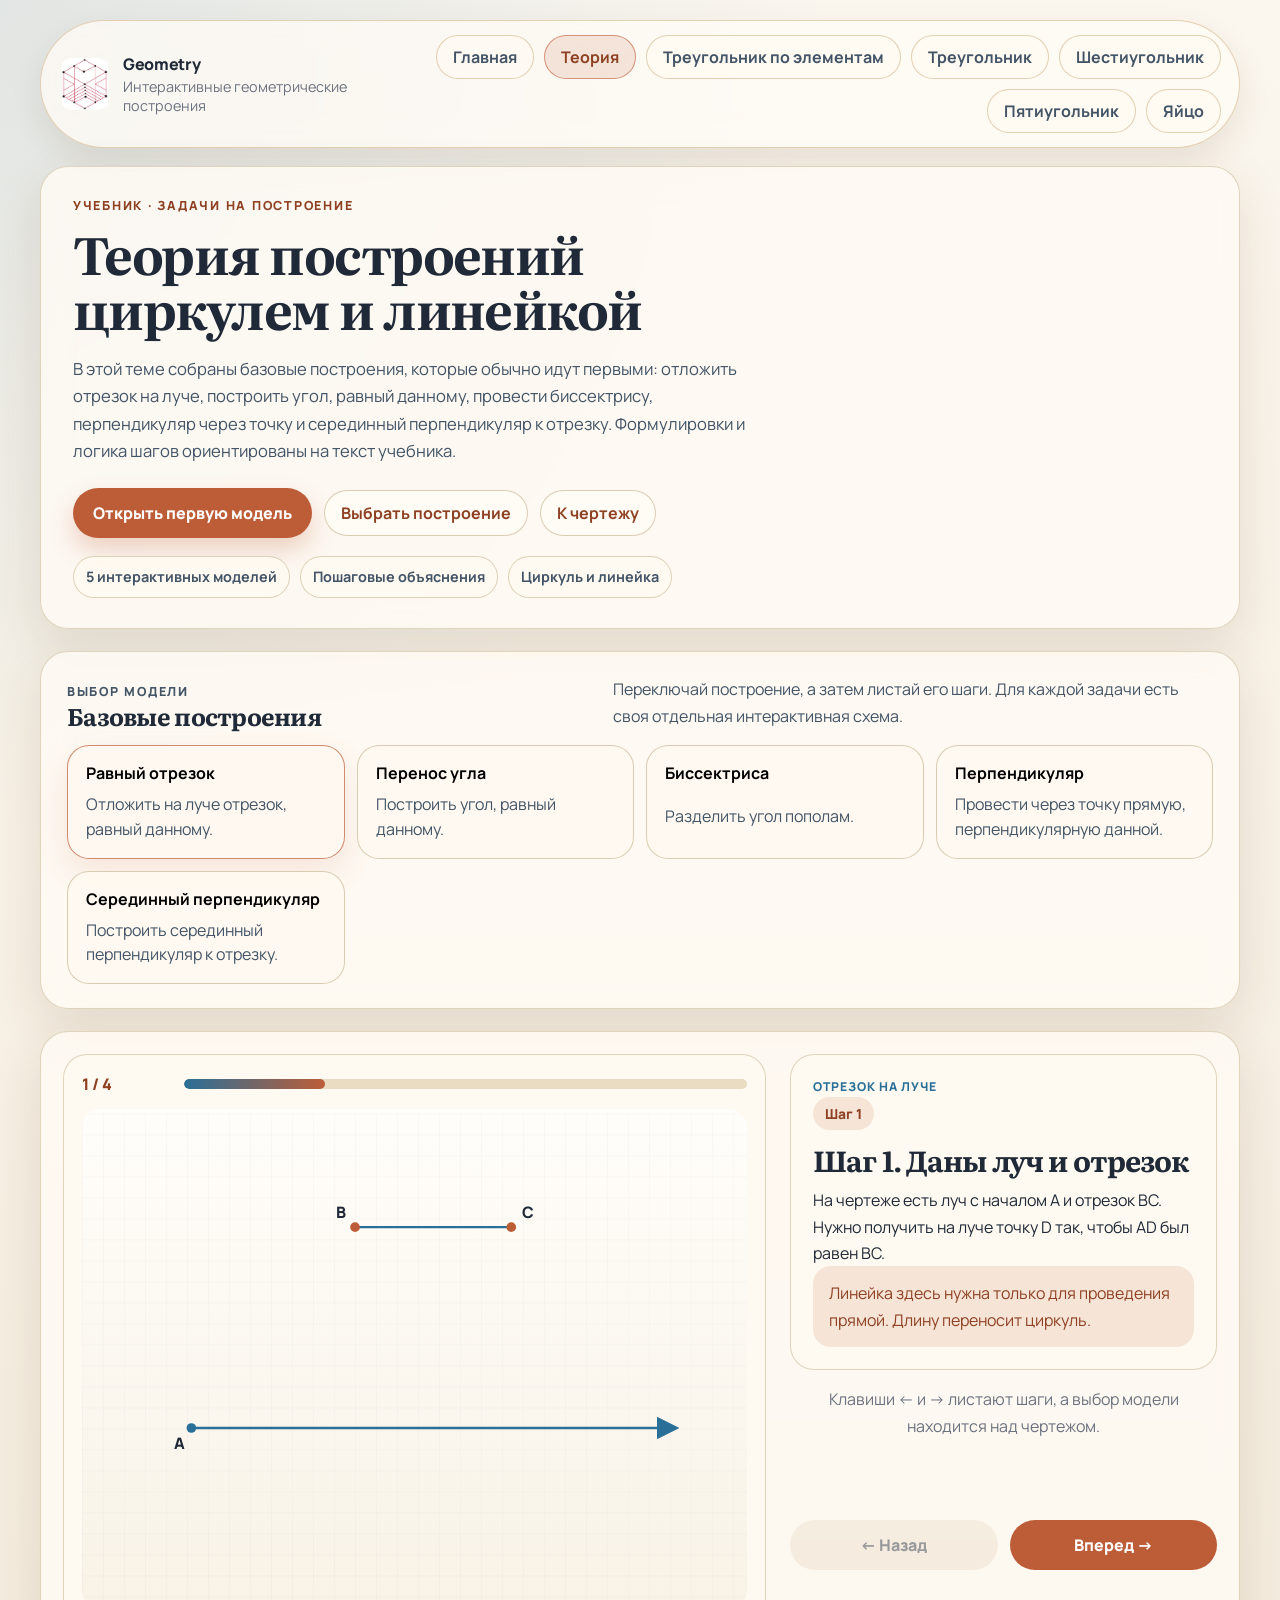
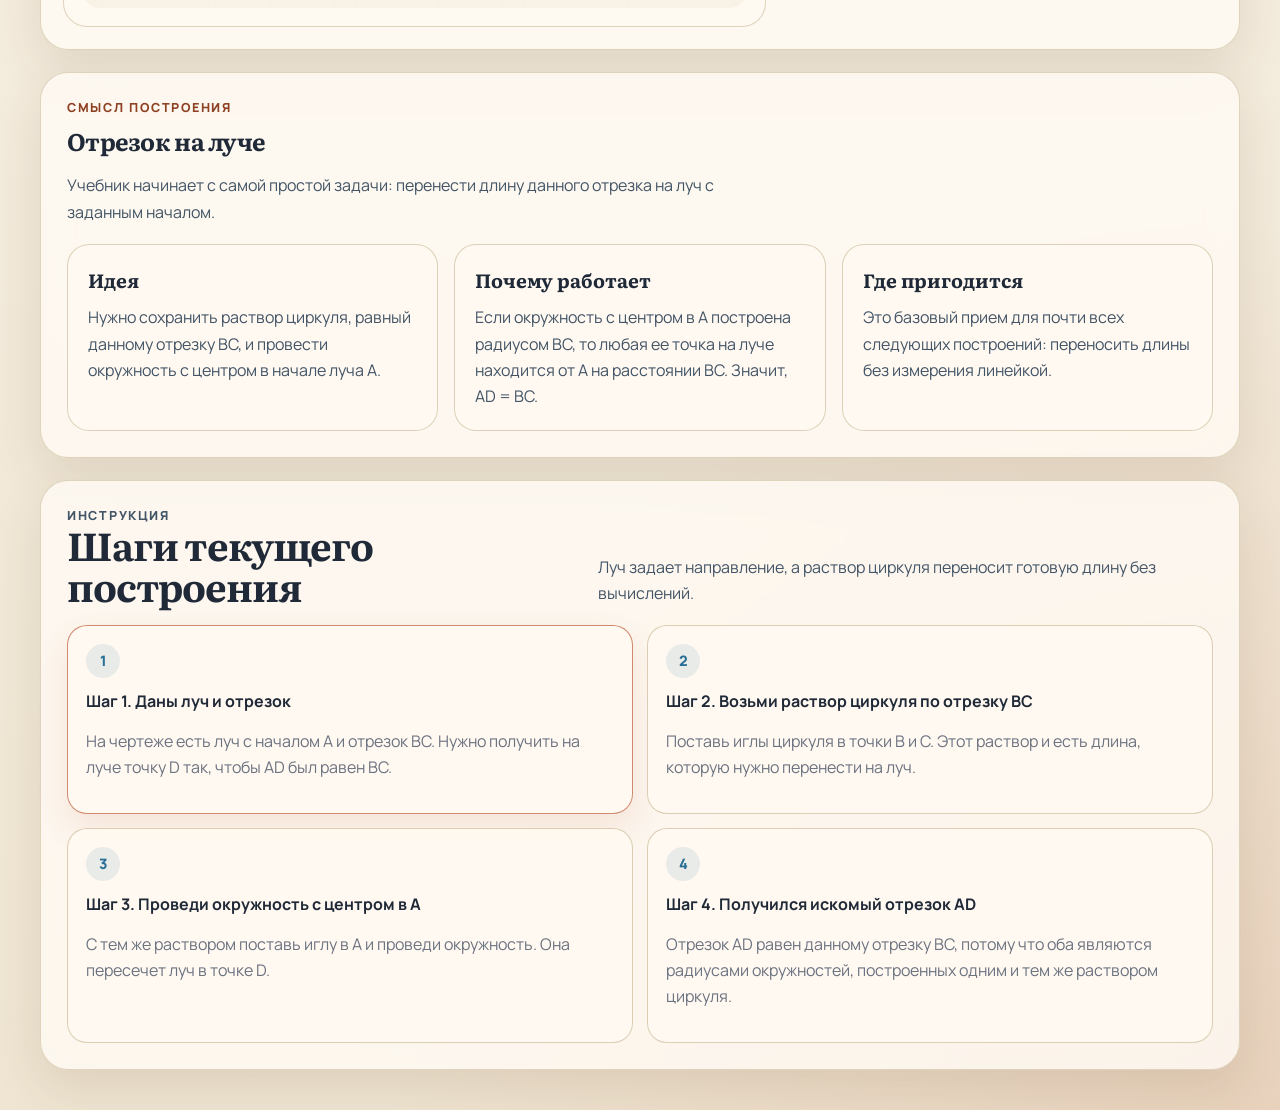
==== compass-theory/index.html @ 04e0b749 "Add compass theory and triangle construction topics" ====
<!DOCTYPE html>
<html lang="ru">
<head>
  <meta charset="UTF-8">
  <meta name="viewport" content="width=device-width, initial-scale=1.0">
  <title>Теория построений циркулем и линейкой</title>
  <meta
    name="description"
    content="Интерактивная теория по построениям циркулем и линейкой: равный отрезок, равный угол, биссектриса, перпендикуляр и серединный перпендикуляр."
  >
  <link rel="preconnect" href="https://fonts.googleapis.com">
  <link rel="preconnect" href="https://fonts.gstatic.com" crossorigin>
  <link href="https://fonts.googleapis.com/css2?family=Manrope:wght@400;500;700;800&family=Literata:opsz,wght@7..72,600&display=swap" rel="stylesheet">
  <link rel="icon" type="image/png" href="/logo.png">
  <link rel="stylesheet" href="/site.css">
  <link rel="stylesheet" href="/presentation.css">
</head>
<body>
  <div class="page-shell">
    <header class="topbar">
      <a class="brand" href="/" aria-label="Главная страница Geometry">
        <span class="brand__mark">
          <img src="/logo.png" alt="Логотип Geometry">
        </span>
        <span class="brand__text">
          <span class="brand__title">Geometry</span>
          <span class="brand__subtitle">Интерактивные геометрические построения</span>
        </span>
      </a>

      <nav class="topbar__nav" aria-label="Навигация по сайту">
        <a class="pill-link" href="/">Главная</a>
        <a class="pill-link is-current" href="/compass-theory/">Теория</a>
        <a class="pill-link" href="/triangle-elements/">Треугольник по элементам</a>
        <a class="pill-link" href="/triangle-presentation/">Треугольник</a>
        <a class="pill-link" href="/hexagon-presentation/">Шестиугольник</a>
        <a class="pill-link" href="/pentagon-presentation/">Пятиугольник</a>
        <a class="pill-link" href="/egg-presentation/">Яйцо</a>
      </nav>
    </header>

    <main class="page">
      <section class="hero">
        <div class="hero__copy">
          <p class="eyebrow">Учебник · задачи на построение</p>
          <h1 class="hero__title">Теория построений циркулем и линейкой</h1>
          <p class="hero__lead">
            В этой теме собраны базовые построения, которые обычно идут первыми: отложить отрезок на луче,
            построить угол, равный данному, провести биссектрису, перпендикуляр через точку и серединный
            перпендикуляр к отрезку. Формулировки и логика шагов ориентированы на текст учебника.
          </p>
          <div class="hero__actions">
            <button class="ghost-button" id="start-button" type="button">Открыть первую модель</button>
            <a class="text-link" href="#models">Выбрать построение</a>
            <a class="text-link" href="#viewer">К чертежу</a>
          </div>
          <ul class="hero__chips" aria-label="Ключевые особенности">
            <li>5 интерактивных моделей</li>
            <li>Пошаговые объяснения</li>
            <li>Циркуль и линейка</li>
          </ul>
        </div>
      </section>

      <section class="topic-switcher hero" id="models">
        <div class="topic-switcher__header">
          <div>
            <p class="eyebrow">Выбор модели</p>
            <h2>Базовые построения</h2>
          </div>
          <p>Переключай построение, а затем листай его шаги. Для каждой задачи есть своя отдельная интерактивная схема.</p>
        </div>
        <div class="topic-switcher__list" id="construction-list"></div>
      </section>

      <section class="viewer" id="viewer">
        <div class="viewer__board">
          <div class="board-header">
            <p class="board-header__step" id="step-counter"></p>
            <div class="progress">
              <div class="progress__bar" id="progress-bar"></div>
            </div>
          </div>
          <div class="board" id="diagram" aria-live="polite"></div>
        </div>

        <div class="controls viewer__controls">
          <button class="nav-button" id="prev-button" type="button">← Назад</button>
          <button class="nav-button nav-button--primary" id="next-button" type="button">Вперед →</button>
        </div>

        <div class="viewer__panel">
          <article class="step-card">
            <p class="step-card__part" id="construction-name"></p>
            <div class="step-card__meta">
              <span class="step-chip" id="step-chip">Шаг 1</span>
            </div>
            <h2 id="step-title"></h2>
            <p id="step-description"></p>
            <p class="step-card__hint" id="step-note"></p>
          </article>

          <p class="keyboard-tip">Клавиши ← и → листают шаги, а выбор модели находится над чертежом.</p>
        </div>
      </section>

      <section class="topic-summary hero">
        <div>
          <p class="eyebrow">Смысл построения</p>
          <h2 id="summary-title">Что важно заметить</h2>
        </div>
        <p class="topic-summary__lead" id="summary-lead"></p>
        <div class="topic-summary__cards">
          <article class="topic-summary__card">
            <h3>Идея</h3>
            <p id="summary-idea"></p>
          </article>
          <article class="topic-summary__card">
            <h3>Почему работает</h3>
            <p id="summary-proof"></p>
          </article>
          <article class="topic-summary__card">
            <h3>Где пригодится</h3>
            <p id="summary-use"></p>
          </article>
        </div>
      </section>

      <section class="steps" id="steps">
        <div class="steps__header">
          <div>
            <p class="eyebrow">Инструкция</p>
            <h2>Шаги текущего построения</h2>
          </div>
          <p class="section-copy" id="steps-copy"></p>
        </div>
        <ol class="steps__list" id="steps-list"></ol>
      </section>
    </main>
  </div>

  <script src="/compass-theory/script.js"></script>
</body>
</html>
---- site.css ----
:root {
  --sand-50: #fcf7ef;
  --sand-100: #f6eddf;
  --sand-200: #eadcc2;
  --sand-300: #dcc6a3;
  --ink-900: #1f2937;
  --ink-700: #425466;
  --ink-500: #6b7280;
  --accent: #bd5d38;
  --accent-deep: #8e4122;
  --accent-soft: rgba(189, 93, 56, 0.14);
  --sky: #2a6f97;
  --sky-soft: rgba(42, 111, 151, 0.14);
  --leaf: #407a52;
  --white-soft: rgba(255, 252, 246, 0.82);
  --panel: rgba(255, 250, 241, 0.9);
  --shadow-lg: 0 22px 64px rgba(92, 61, 28, 0.14);
  --shadow-md: 0 14px 32px rgba(92, 61, 28, 0.1);
  --radius-xl: 32px;
  --radius-lg: 26px;
  --radius-md: 20px;
}

* {
  box-sizing: border-box;
}

html {
  scroll-behavior: smooth;
}

body {
  margin: 0;
  min-height: 100vh;
  color: var(--ink-900);
  font-family: "Manrope", sans-serif;
  background:
    radial-gradient(circle at top left, rgba(42, 111, 151, 0.12), transparent 28%),
    radial-gradient(circle at right bottom, rgba(189, 93, 56, 0.14), transparent 30%),
    linear-gradient(180deg, #fbf6ee 0%, #efe5d2 100%);
}

a {
  color: inherit;
}

img {
  max-width: 100%;
  display: block;
}

button,
a {
  -webkit-tap-highlight-color: transparent;
}

.shell {
  width: min(1200px, calc(100% - 32px));
  margin: 0 auto;
  padding: 20px 0 40px;
}

.topbar {
  display: flex;
  align-items: center;
  justify-content: space-between;
  gap: 18px;
  margin-bottom: 18px;
  padding: 14px 18px;
  border: 1px solid rgba(220, 198, 163, 0.8);
  border-radius: 999px;
  background: rgba(255, 252, 246, 0.76);
  backdrop-filter: blur(14px);
  box-shadow: var(--shadow-md);
}

.brand {
  display: inline-flex;
  align-items: center;
  gap: 12px;
  text-decoration: none;
}

.brand__mark {
  display: inline-flex;
  align-items: center;
  justify-content: center;
  width: 52px;
  height: 52px;
  border-radius: 14px;
  overflow: hidden;
  flex-shrink: 0;
}

.brand__mark img {
  width: 100%;
  height: 100%;
  object-fit: contain;
  display: block;
}

.brand__text {
  display: grid;
  gap: 2px;
}

.brand__title {
  font-weight: 800;
  letter-spacing: -0.02em;
}

.brand__subtitle {
  color: var(--ink-500);
  font-size: 0.9rem;
}

.topbar__nav {
  display: flex;
  flex-wrap: wrap;
  align-items: center;
  justify-content: flex-end;
  gap: 10px;
}

.pill-link {
  display: inline-flex;
  align-items: center;
  justify-content: center;
  min-height: 44px;
  padding: 10px 16px;
  border: 1px solid rgba(220, 198, 163, 0.82);
  border-radius: 999px;
  background: rgba(255, 250, 241, 0.72);
  color: var(--ink-700);
  text-decoration: none;
  font-weight: 700;
  transition: transform 0.2s ease, border-color 0.2s ease, background 0.2s ease;
}

.pill-link:hover,
.pill-link:focus-visible {
  transform: translateY(-1px);
  border-color: rgba(189, 93, 56, 0.42);
  background: rgba(255, 252, 246, 0.95);
}

.pill-link.is-current {
  border-color: rgba(189, 93, 56, 0.6);
  background: var(--accent-soft);
  color: var(--accent-deep);
}

.surface {
  background: var(--white-soft);
  border: 1px solid rgba(220, 198, 163, 0.78);
  border-radius: var(--radius-xl);
  backdrop-filter: blur(14px);
  box-shadow: var(--shadow-lg);
}

.eyebrow {
  margin: 0 0 12px;
  color: var(--accent-deep);
  text-transform: uppercase;
  letter-spacing: 0.14em;
  font-size: 0.78rem;
  font-weight: 800;
}

.section-title,
.hero-title,
h1,
h2 {
  margin: 0;
  font-family: "Literata", serif;
  line-height: 1.08;
  letter-spacing: -0.03em;
}

.primary-button,
.secondary-button {
  display: inline-flex;
  align-items: center;
  justify-content: center;
  min-height: 50px;
  padding: 14px 22px;
  border-radius: 999px;
  border: none;
  font: inherit;
  font-weight: 800;
  text-decoration: none;
  cursor: pointer;
  transition: transform 0.2s ease, box-shadow 0.2s ease, background 0.2s ease;
}

.primary-button {
  background: var(--accent);
  color: white;
  box-shadow: 0 12px 28px rgba(189, 93, 56, 0.26);
}

.secondary-button {
  border: 1px solid rgba(220, 198, 163, 0.82);
  background: rgba(255, 252, 246, 0.74);
  color: var(--ink-900);
}

.primary-button:hover,
.secondary-button:hover,
.primary-button:focus-visible,
.secondary-button:focus-visible {
  transform: translateY(-2px);
}

.hero-actions {
  display: flex;
  flex-wrap: wrap;
  gap: 12px;
  margin-top: 28px;
}

.landing-hero {
  position: relative;
  display: grid;
  grid-template-columns: minmax(0, 1.3fr) minmax(280px, 0.8fr);
  gap: 28px;
  padding: 38px;
  overflow: hidden;
}

.landing-hero::before {
  content: "";
  position: absolute;
  inset: auto -80px -120px auto;
  width: 280px;
  height: 280px;
  border-radius: 50%;
  background: radial-gradient(circle, rgba(42, 111, 151, 0.18), transparent 68%);
  pointer-events: none;
}

.landing-hero--simple {
  display: block;
}

.hero-title {
  max-width: 11ch;
  font-size: clamp(2.7rem, 6vw, 5.4rem);
}

.hero-lead {
  max-width: 56ch;
  margin: 18px 0 0;
  color: var(--ink-700);
  font-size: 1.06rem;
  line-height: 1.7;
}

.hero-facts {
  display: grid;
  gap: 12px;
  align-self: end;
}

.fact-card {
  padding: 18px 18px 16px;
  border-radius: var(--radius-md);
  background: linear-gradient(180deg, rgba(255, 255, 255, 0.86), rgba(255, 248, 235, 0.94));
  border: 1px solid rgba(220, 198, 163, 0.78);
}

.fact-card strong {
  display: block;
  margin-bottom: 8px;
  font-size: 1rem;
}

.fact-card p {
  margin: 0;
  color: var(--ink-700);
  line-height: 1.6;
}

.landing-grid {
  display: grid;
  grid-template-columns: repeat(2, minmax(0, 1fr));
  gap: 18px;
  margin-top: 22px;
}

.path-card {
  display: grid;
  gap: 18px;
  padding: 26px;
  text-decoration: none;
  transition: transform 0.22s ease, border-color 0.22s ease;
}

.path-card:hover,
.path-card:focus-visible {
  transform: translateY(-4px);
  border-color: rgba(189, 93, 56, 0.46);
}

.path-card__top {
  display: flex;
  align-items: flex-start;
  justify-content: space-between;
  gap: 12px;
}

.path-card__icon {
  display: inline-grid;
  place-items: center;
  width: 54px;
  height: 54px;
  border-radius: 18px;
  background: var(--sky-soft);
  color: var(--sky);
  font-weight: 800;
  font-size: 1.1rem;
}

.path-card__meta {
  color: var(--ink-500);
  font-size: 0.92rem;
}

.path-card__title {
  font-size: clamp(1.8rem, 3.2vw, 2.35rem);
}

.path-card__text {
  margin: 0;
  color: var(--ink-700);
  line-height: 1.7;
}

.path-card__tags {
  display: flex;
  flex-wrap: wrap;
  gap: 10px;
}

.path-card__tag {
  padding: 8px 12px;
  border-radius: 999px;
  background: rgba(255, 250, 241, 0.9);
  border: 1px solid rgba(220, 198, 163, 0.84);
  color: var(--ink-700);
  font-size: 0.9rem;
  font-weight: 700;
}

.landing-support {
  display: grid;
  grid-template-columns: repeat(3, minmax(0, 1fr));
  gap: 18px;
  margin-top: 22px;
}

.support-card {
  padding: 22px;
}

.support-card h2 {
  margin-bottom: 12px;
  font-size: 1.45rem;
}

.support-card p {
  margin: 0;
  color: var(--ink-700);
  line-height: 1.7;
}

@media (max-width: 980px) {
  .landing-hero,
  .landing-support,
  .landing-grid {
    grid-template-columns: 1fr;
  }
}

.landing-support--single {
  grid-template-columns: 1fr;
}

@media (max-width: 760px) {
  .shell {
    width: min(100% - 20px, 1200px);
    padding-top: 10px;
    padding-bottom: 22px;
  }

  .topbar {
    align-items: stretch;
    flex-direction: column;
    gap: 12px;
    border-radius: 24px;
    padding: 12px;
  }

  .topbar__nav {
    justify-content: stretch;
    gap: 8px;
  }

  .topbar__nav .pill-link {
    flex: 1 1 calc(50% - 10px);
    min-height: 42px;
    padding: 10px 12px;
    font-size: 0.95rem;
  }

  .landing-hero,
  .path-card,
  .support-card {
    padding: 20px;
  }

  .hero-title {
    max-width: 13ch;
    font-size: clamp(2rem, 10vw, 3.2rem);
  }

  .hero-lead {
    font-size: 1rem;
    line-height: 1.62;
  }

  .hero-actions {
    margin-top: 22px;
    gap: 10px;
  }

  .fact-card,
  .path-card,
  .support-card {
    border-radius: 18px;
  }
}

@media (max-width: 520px) {
  .topbar__nav .pill-link,
  .hero-actions a,
  .hero-actions button {
    width: 100%;
  }

  .brand {
    align-items: flex-start;
  }

  .brand__subtitle {
    display: none;
  }

  .brand__mark {
    width: 42px;
    height: 42px;
    border-radius: 12px;
  }

  .landing-hero {
    padding: 18px;
  }

  .path-card,
  .support-card {
    padding: 18px;
  }

  .hero-title {
    max-width: 11ch;
    font-size: clamp(1.8rem, 9vw, 2.6rem);
  }

  .hero-lead {
    margin-top: 14px;
    font-size: 0.96rem;
  }

  .path-card__title {
    font-size: 1.6rem;
  }

  .path-card__top {
    align-items: center;
  }

  .path-card__icon {
    width: 48px;
    height: 48px;
    border-radius: 16px;
  }

  .path-card__tags {
    gap: 8px;
  }

  .path-card__tag {
    font-size: 0.84rem;
    padding: 7px 10px;
  }
}
---- presentation.css ----
:root {
  --paper: rgba(255, 251, 244, 0.82);
  --paper-strong: #fffaf1;
  --line: #d2c3a5;
  --shadow: 0 18px 50px rgba(92, 61, 28, 0.12);
}

.page-shell {
  width: min(1200px, calc(100% - 32px));
  margin: 0 auto;
  padding: 20px 0 40px;
}

.page {
  display: grid;
  gap: 22px;
}

.hero,
.viewer,
.steps {
  background: var(--paper);
  backdrop-filter: blur(14px);
  border: 1px solid rgba(210, 195, 165, 0.7);
  border-radius: 28px;
  box-shadow: var(--shadow);
}

.hero {
  display: block;
  padding: 30px 32px;
}

.hero__title {
  font-size: clamp(1.95rem, 4vw, 3.2rem);
  max-width: 18ch;
}

.hero__lead,
.hero__note p,
.step-card p,
.keyboard-tip,
.steps__list li p,
.hero__chips li,
.section-copy {
  line-height: 1.65;
}

.hero__lead {
  margin: 18px 0 0;
  max-width: 68ch;
  color: var(--ink-700);
  font-size: 1.04rem;
}

.hero__actions {
  display: flex;
  align-items: center;
  gap: 12px;
  margin-top: 24px;
}

.hero__chips {
  display: flex;
  flex-wrap: wrap;
  gap: 10px;
  margin: 18px 0 0;
  padding: 0;
  list-style: none;
}

.hero__chips li {
  padding: 8px 12px;
  border-radius: 999px;
  background: rgba(255, 250, 241, 0.82);
  border: 1px solid rgba(210, 195, 165, 0.76);
  color: var(--ink-700);
  font-size: 0.9rem;
  font-weight: 700;
}

.topic-switcher {
  display: grid;
  gap: 16px;
  padding: 24px 26px;
}

.topic-switcher__header {
  display: flex;
  align-items: end;
  justify-content: space-between;
  gap: 18px;
}

.topic-switcher__header p {
  margin: 0;
  color: var(--ink-700);
  max-width: 60ch;
  line-height: 1.65;
}

.topic-switcher__list {
  display: grid;
  grid-template-columns: repeat(auto-fit, minmax(220px, 1fr));
  gap: 12px;
}

.topic-switcher__button {
  display: grid;
  gap: 8px;
  padding: 16px 18px;
  border: 1px solid rgba(210, 195, 165, 0.82);
  border-radius: 22px;
  background: rgba(255, 250, 241, 0.9);
  text-align: left;
  font: inherit;
  cursor: pointer;
  transition: transform 0.2s ease, border-color 0.2s ease, box-shadow 0.2s ease;
}

.topic-switcher__button:hover,
.topic-switcher__button:focus-visible {
  transform: translateY(-2px);
  border-color: rgba(189, 93, 56, 0.48);
}

.topic-switcher__button.is-active {
  border-color: rgba(189, 93, 56, 0.7);
  box-shadow: 0 14px 32px rgba(189, 93, 56, 0.12);
  background: rgba(255, 248, 240, 0.96);
}

.topic-switcher__button strong {
  font-size: 1rem;
}

.topic-switcher__button span {
  color: var(--ink-700);
  line-height: 1.55;
}

.topic-summary {
  display: grid;
  gap: 18px;
  padding: 26px;
}

.topic-summary__lead {
  margin: 0;
  color: var(--ink-700);
  line-height: 1.7;
  max-width: 70ch;
}

.topic-summary__cards {
  display: grid;
  grid-template-columns: repeat(3, minmax(0, 1fr));
  gap: 16px;
}

.topic-summary__card {
  padding: 20px;
  border-radius: 22px;
  background: rgba(255, 250, 241, 0.9);
  border: 1px solid rgba(210, 195, 165, 0.76);
}

.topic-summary__card h3 {
  margin: 0 0 10px;
  font-family: "Literata", serif;
  font-size: 1.2rem;
}

.topic-summary__card p {
  margin: 0;
  color: var(--ink-700);
  line-height: 1.65;
}

.ghost-button,
.nav-button {
  border: none;
  border-radius: 999px;
  font: inherit;
  cursor: pointer;
  transition: transform 0.2s ease, box-shadow 0.2s ease, background 0.2s ease;
}

.ghost-button {
  min-height: 50px;
  padding: 14px 20px;
  background: var(--accent);
  color: white;
  font-weight: 800;
  box-shadow: 0 12px 24px rgba(189, 93, 56, 0.26);
}

.ghost-button:hover,
.nav-button:hover {
  transform: translateY(-2px);
}

.text-link {
  display: inline-flex;
  align-items: center;
  min-height: 46px;
  padding: 10px 16px;
  border-radius: 999px;
  border: 1px solid rgba(210, 195, 165, 0.82);
  background: rgba(255, 252, 246, 0.72);
  color: var(--accent-deep);
  font-weight: 700;
  text-decoration: none;
}

.hero__note {
  display: grid;
  gap: 18px;
  align-content: start;
  padding: 22px;
  border-radius: 24px;
  background: linear-gradient(180deg, rgba(255, 255, 255, 0.76), rgba(255, 248, 235, 0.92));
  border: 1px solid rgba(210, 195, 165, 0.7);
}

.hero__note h2 {
  font-size: 1.4rem;
  margin-bottom: 12px;
}

.hero__note p {
  margin: 0;
}

.hero__aside {
  padding-top: 6px;
}

.hero__stat {
  padding: 16px 18px;
  border-radius: 20px;
  background: rgba(255, 250, 241, 0.82);
  border: 1px solid rgba(210, 195, 165, 0.72);
}

.hero__stat strong {
  display: block;
  margin-bottom: 6px;
}

.hero__stat p {
  margin: 0;
  color: var(--ink-700);
}

.viewer {
  display: grid;
  grid-template-columns: minmax(0, 1.4fr) minmax(320px, 0.85fr);
  grid-template-areas:
    "board panel"
    "board controls";
  gap: 24px;
  padding: 22px;
  align-items: start;
}

.viewer__board,
.step-card {
  background: var(--paper-strong);
  border: 1px solid rgba(210, 195, 165, 0.7);
  border-radius: 24px;
}

.viewer__board {
  grid-area: board;
  padding: 18px;
}

.board-header {
  display: flex;
  align-items: center;
  gap: 14px;
  margin-bottom: 14px;
}

.board-header__step {
  min-width: 88px;
  margin: 0;
  color: var(--accent-deep);
  font-weight: 800;
}

.progress {
  flex: 1;
  height: 10px;
  border-radius: 999px;
  background: #eadcc2;
  overflow: hidden;
}

.progress__bar {
  height: 100%;
  width: 0;
  border-radius: inherit;
  background: linear-gradient(90deg, var(--sky), var(--accent));
  transition: width 0.3s ease;
}

.board {
  aspect-ratio: 4 / 3;
  width: 100%;
  overflow: hidden;
  border-radius: 18px;
  background: linear-gradient(180deg, rgba(255, 254, 251, 0.85), rgba(248, 242, 230, 0.95));
}

.board svg {
  display: block;
  width: 100%;
  height: 100%;
}

.viewer__panel {
  grid-area: panel;
  display: flex;
  flex-direction: column;
  gap: 16px;
}

.viewer__controls {
  grid-area: controls;
  display: flex;
}

.step-card {
  padding: 22px;
}

.step-card__part {
  margin: 0 0 8px;
  color: var(--sky);
  font-weight: 800;
  text-transform: uppercase;
  letter-spacing: 0.08em;
  font-size: 0.76rem;
}

.step-card__meta {
  display: flex;
  flex-wrap: wrap;
  gap: 10px;
  margin-bottom: 14px;
}

.step-chip {
  padding: 7px 12px;
  border-radius: 999px;
  background: var(--accent-soft);
  color: var(--accent-deep);
  font-size: 0.86rem;
  font-weight: 800;
}

.step-card h2 {
  margin-bottom: 12px;
  font-size: 1.8rem;
}

.step-card p {
  margin: 0;
}

.step-card__hint {
  min-height: 52px;
  margin: 16px 0 0;
  padding: 14px 16px;
  border-radius: 18px;
  background: var(--accent-soft);
  color: var(--accent-deep);
}

.step-card__hint:empty {
  display: none;
}

.controls {
  display: flex;
  gap: 12px;
}

.nav-button {
  flex: 1;
  min-height: 50px;
  padding: 14px 18px;
  background: #ece0cb;
  color: var(--ink-900);
  font-weight: 800;
}

.nav-button--primary {
  background: var(--accent);
  color: white;
}

.nav-button:disabled {
  opacity: 0.45;
  cursor: not-allowed;
  transform: none;
}

.keyboard-tip {
  margin: 0;
  color: var(--ink-500);
  text-align: center;
}

.steps {
  padding: 26px;
}

.steps__header {
  display: flex;
  align-items: end;
  justify-content: space-between;
  gap: 18px;
  margin-bottom: 18px;
}

.steps__header h2 {
  font-size: clamp(1.8rem, 3vw, 2.5rem);
}

.steps__header p {
  margin: 0;
  color: var(--ink-700);
}

.steps__list {
  display: grid;
  grid-template-columns: repeat(2, minmax(0, 1fr));
  gap: 14px;
  margin: 0;
  padding: 0;
  list-style: none;
}

.steps__list li {
  padding: 18px 18px 16px;
  border-radius: 20px;
  border: 1px solid rgba(210, 195, 165, 0.8);
  background: rgba(255, 250, 241, 0.92);
  cursor: pointer;
  transition: transform 0.2s ease, border-color 0.2s ease, box-shadow 0.2s ease;
}

.steps__list li:hover {
  transform: translateY(-2px);
  border-color: rgba(189, 93, 56, 0.48);
}

.steps__list li.is-active {
  border-color: rgba(189, 93, 56, 0.7);
  box-shadow: 0 14px 32px rgba(189, 93, 56, 0.12);
}

.steps__list li strong {
  display: block;
  margin-bottom: 6px;
  font-size: 1rem;
}

.steps__number {
  display: inline-flex;
  align-items: center;
  justify-content: center;
  min-width: 34px;
  height: 34px;
  margin-bottom: 12px;
  padding: 0 10px;
  border-radius: 999px;
  background: rgba(42, 111, 151, 0.1);
  color: var(--sky);
  font-weight: 800;
  font-size: 0.9rem;
}

.steps__list li p {
  color: var(--ink-500);
}

@media (max-width: 960px) {
  .viewer,
  .steps__list,
  .steps__header,
  .topic-summary__cards {
    grid-template-columns: 1fr;
  }

  .steps__header {
    display: grid;
  }
}

@media (max-width: 760px) {
  .page-shell {
    width: min(100% - 20px, 1200px);
    padding-top: 10px;
    padding-bottom: 22px;
  }

  .hero,
  .topic-switcher,
  .topic-summary,
  .viewer,
  .steps {
    border-radius: 22px;
    padding: 18px;
  }

  .controls,
  .hero__actions {
    flex-direction: column;
    align-items: stretch;
  }

  .hero__title {
    max-width: 16ch;
    font-size: clamp(1.8rem, 8vw, 2.7rem);
  }

  .hero__lead {
    max-width: none;
    font-size: 0.98rem;
    line-height: 1.58;
  }

  .hero__actions {
    margin-top: 20px;
    gap: 10px;
  }

  .hero__chips {
    gap: 8px;
    margin-top: 14px;
  }

  .hero__chips li {
    font-size: 0.82rem;
    padding: 7px 10px;
  }

  .viewer {
    grid-template-columns: 1fr;
    grid-template-areas:
      "board"
      "controls"
      "panel";
    gap: 18px;
  }

  .viewer__board {
    padding: 14px;
  }

  .board-header {
    gap: 10px;
    margin-bottom: 12px;
  }

  .board {
    aspect-ratio: 1 / 1;
  }

  .step-card {
    padding: 18px;
  }

  .viewer__panel {
    gap: 12px;
  }

  .step-card__meta {
    margin-bottom: 12px;
  }

  .steps {
    padding: 20px 18px;
  }

  .topic-switcher,
  .topic-summary {
    padding: 20px 18px;
  }

  .topic-switcher__header {
    display: grid;
  }

  .steps__header {
    gap: 10px;
    margin-bottom: 14px;
  }

  .steps__header p {
    font-size: 0.95rem;
    line-height: 1.55;
  }

  .steps__list {
    gap: 10px;
  }

  .steps__list li {
    padding: 16px 16px 14px;
    border-radius: 18px;
  }

  .steps__number {
    min-width: 30px;
    height: 30px;
    margin-bottom: 10px;
    font-size: 0.82rem;
  }
}

@media (max-width: 520px) {
  .hero {
    padding: 16px;
  }

  .step-card h2 {
    font-size: 1.36rem;
  }

  .viewer {
    gap: 14px;
  }

  .viewer__board,
  .step-card {
    border-radius: 20px;
  }

  .viewer__board {
    padding: 12px;
  }

  .board-header {
    align-items: stretch;
    flex-direction: column;
  }

  .board-header__step {
    min-width: 0;
    font-size: 0.94rem;
  }

  .progress {
    width: 100%;
  }

  .ghost-button,
  .text-link,
  .nav-button {
    width: 100%;
    justify-content: center;
  }

  .viewer__controls {
    gap: 10px;
  }

  .text-link {
    min-height: 44px;
    padding: 10px 14px;
  }

  .step-card {
    padding: 16px;
  }

  .step-card__hint {
    margin-top: 14px;
    padding: 12px 14px;
    min-height: 0;
    font-size: 0.94rem;
  }

  .keyboard-tip {
    font-size: 0.9rem;
    line-height: 1.5;
  }

  .steps {
    padding: 18px 16px;
  }

  .steps__header h2 {
    font-size: 1.6rem;
  }

  .steps__list li strong {
    font-size: 0.98rem;
  }

  .steps__list li p {
    font-size: 0.92rem;
    line-height: 1.52;
  }
}
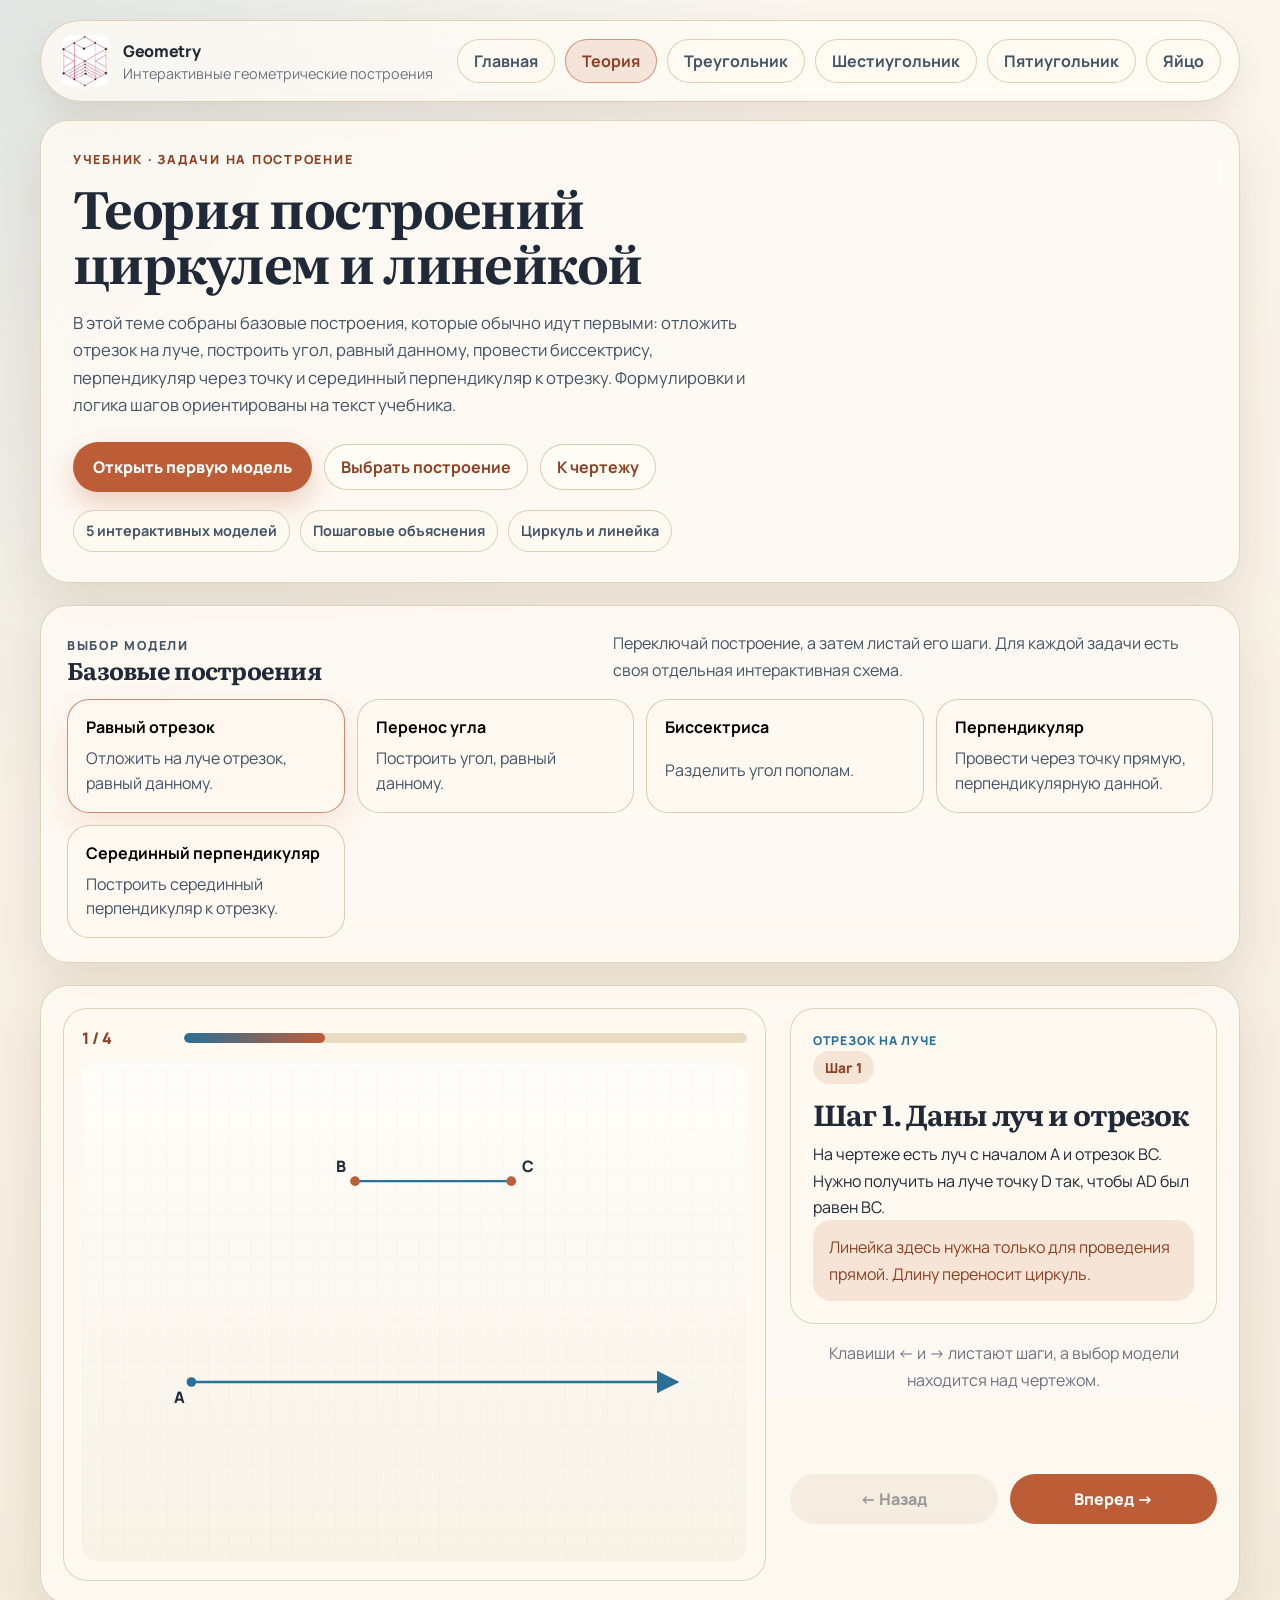
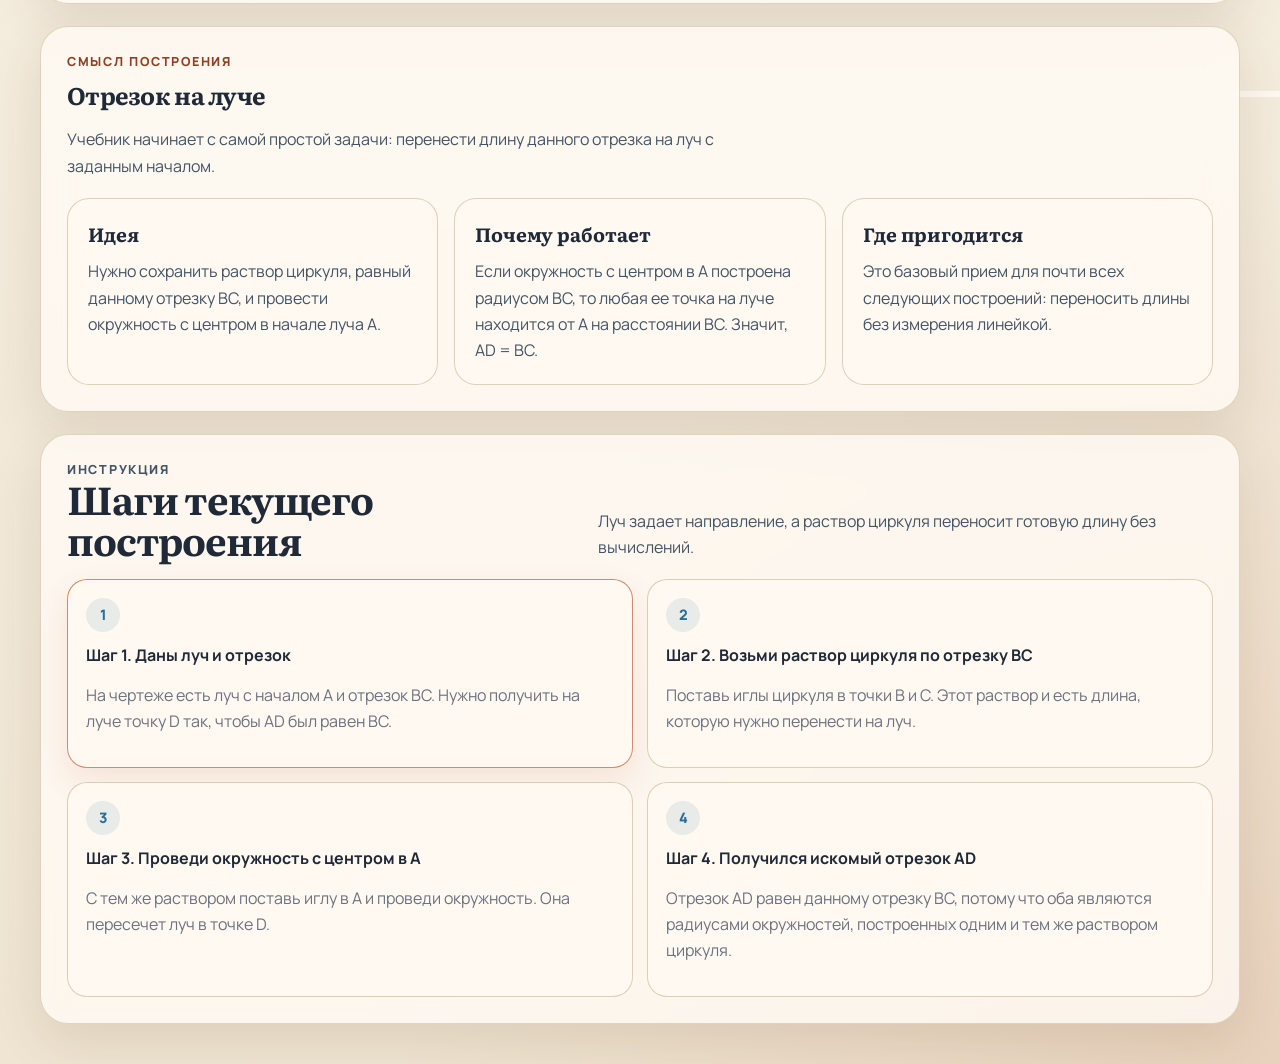
==== commit 1b11ea70: "Fix compass theory constructions and remove triangle topic" ====
--- a/compass-theory/index.html
+++ b/compass-theory/index.html
@@ -31,7 +31,6 @@
       <nav class="topbar__nav" aria-label="Навигация по сайту">
         <a class="pill-link" href="/">Главная</a>
         <a class="pill-link is-current" href="/compass-theory/">Теория</a>
-        <a class="pill-link" href="/triangle-elements/">Треугольник по элементам</a>
         <a class="pill-link" href="/triangle-presentation/">Треугольник</a>
         <a class="pill-link" href="/hexagon-presentation/">Шестиугольник</a>
         <a class="pill-link" href="/pentagon-presentation/">Пятиугольник</a>
